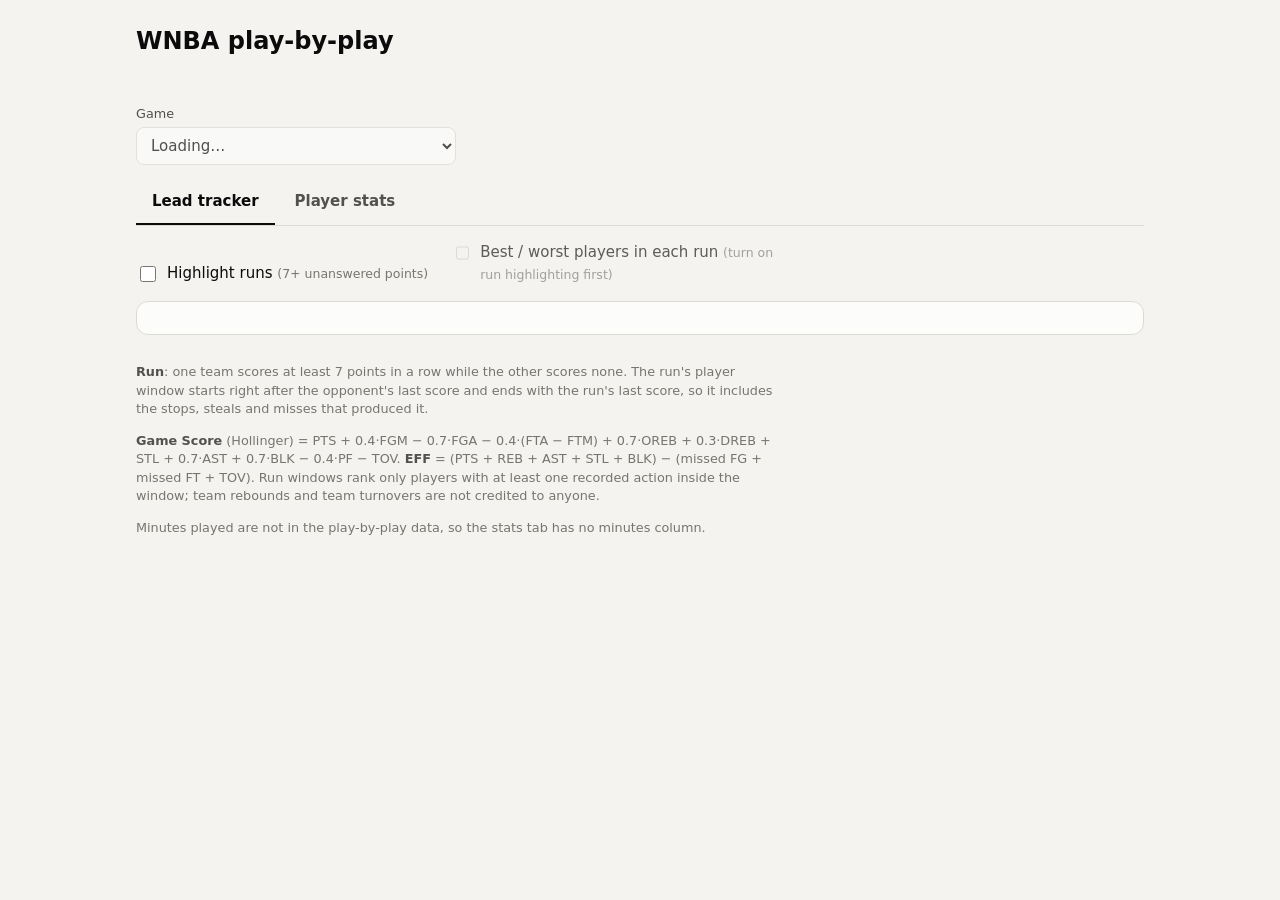
==== index.html @ 3659311b "Add GitHub Pages deployment - index.html at the repo root redirects to web/ - .github/workflows/page" ====
<!doctype html>
<html lang="en">
<head>
  <meta charset="utf-8">
  <meta name="viewport" content="width=device-width, initial-scale=1">
  <title>WNBA Play-by-Play</title>
  <meta http-equiv="refresh" content="0; url=web/">
  <link rel="canonical" href="web/">
</head>
<body>
  <p>Redirecting to <a href="web/">the viewer</a>…</p>
</body>
</html>
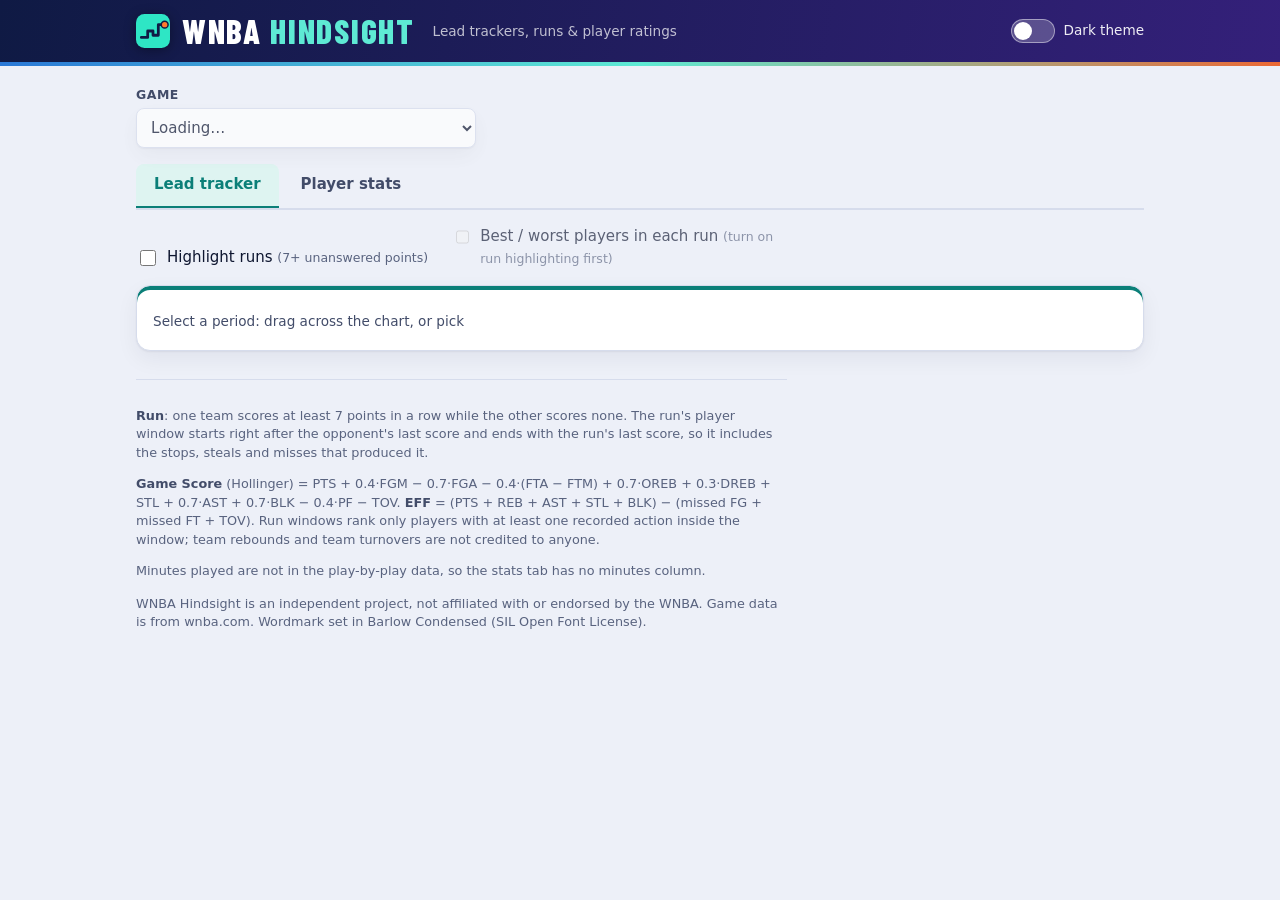
==== commit a8c5ccd4: "Rename the app to WNBA Hindsight and give it a branded look - Branded header bar (gradient, logo mar" ====
--- a/index.html
+++ b/index.html
@@ -3,11 +3,11 @@
 <head>
   <meta charset="utf-8">
   <meta name="viewport" content="width=device-width, initial-scale=1">
-  <title>WNBA Play-by-Play</title>
+  <title>WNBA Hindsight</title>
   <meta http-equiv="refresh" content="0; url=web/">
   <link rel="canonical" href="web/">
 </head>
 <body>
-  <p>Redirecting to <a href="web/">the viewer</a>…</p>
+  <p>Redirecting to <a href="web/">WNBA Hindsight</a>…</p>
 </body>
 </html>
